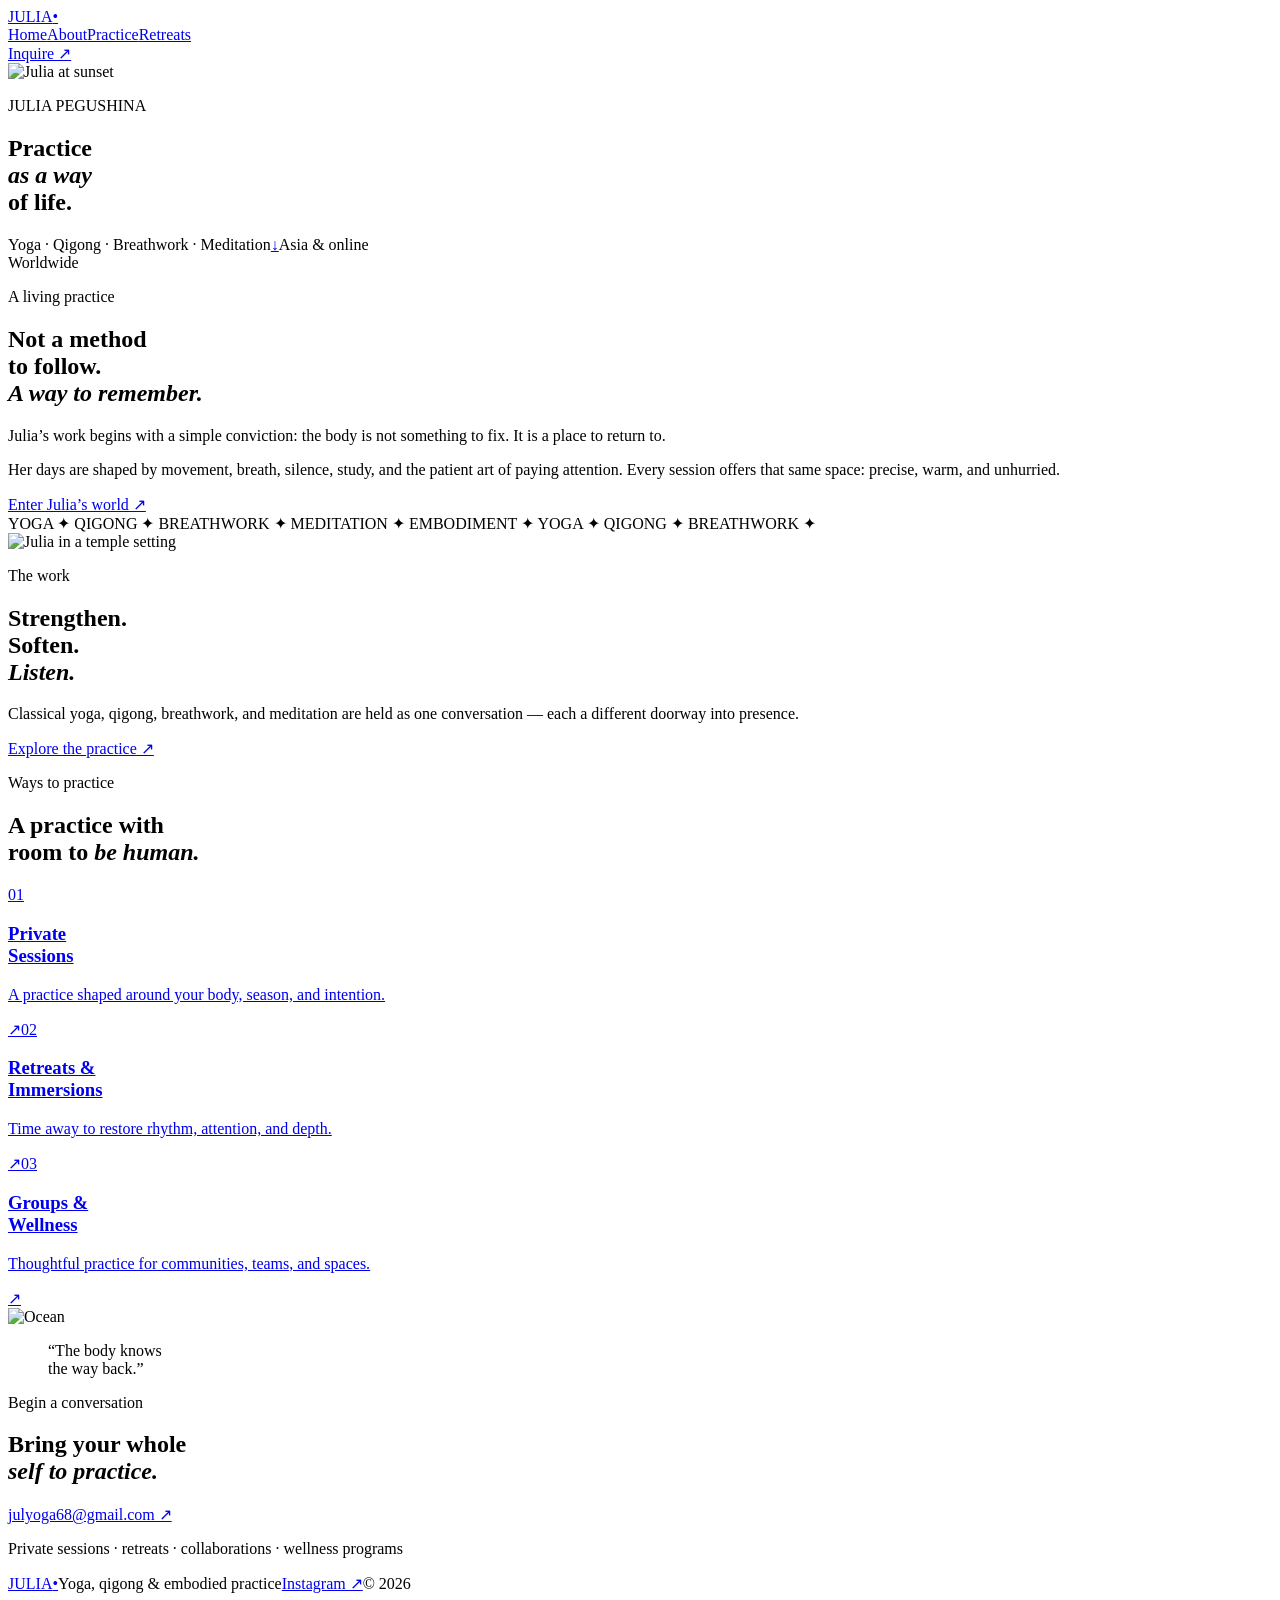
==== index.html @ 9aefe9e3 "Add Julia website homepage" ====
<!doctype html>
<html lang="en"><head><meta charset="utf-8"><meta name="viewport" content="width=device-width,initial-scale=1"><title>Julia Pegushina — A Living Practice</title><link rel="preconnect" href="https://fonts.googleapis.com"><link rel="preconnect" href="https://fonts.gstatic.com" crossorigin><link href="https://fonts.googleapis.com/css2?family=DM+Mono&family=Manrope:wght@400;500;600&family=Playfair+Display:ital,wght@0,500;0,600;1,500;1,600&display=swap" rel="stylesheet"><link rel="stylesheet" href="styles.css"></head>
<body class="home"><header class="nav light"><a class="logo" href="index.html">JULIA<span>•</span></a><nav><a class="active" href="index.html">Home</a><a href="about.html">About</a><a href="practice.html">Practice</a><a href="retreats.html">Retreats</a></nav><a href="#contact">Inquire ↗</a></header>
<main><section class="hero"><img src="https://tjadvaita.tech/images/julia-sunset.jpg" alt="Julia at sunset"><div class="shade"></div><div class="hero-copy"><p class="kicker">JULIA PEGUSHINA</p><h1>Practice<br><em>as a way</em><br>of life.</h1></div><div class="hero-footer"><span>Yoga · Qigong · Breathwork · Meditation</span><a href="#welcome">↓</a><span>Asia & online<br>Worldwide</span></div></section>
<section class="intro" id="welcome"><p class="kicker">A living practice</p><div><h2>Not a method<br>to follow.<br><em>A way to remember.</em></h2><div><p>Julia’s work begins with a simple conviction: the body is not something to fix. It is a place to return to.</p><p>Her days are shaped by movement, breath, silence, study, and the patient art of paying attention. Every session offers that same space: precise, warm, and unhurried.</p><a class="line-link" href="about.html">Enter Julia’s world ↗</a></div></div></section>
<section class="ticker">YOGA ✦ QIGONG ✦ BREATHWORK ✦ MEDITATION ✦ EMBODIMENT ✦ YOGA ✦ QIGONG ✦ BREATHWORK ✦</section>
<section class="split"><img src="https://tjadvaita.tech/images/julia-temple.jpg" alt="Julia in a temple setting"><div><p class="kicker">The work</p><h2>Strengthen.<br>Soften.<br><em>Listen.</em></h2><p>Classical yoga, qigong, breathwork, and meditation are held as one conversation — each a different doorway into presence.</p><a class="button" href="practice.html">Explore the practice ↗</a></div></section>
<section class="ways"><p class="kicker">Ways to practice</p><h2>A practice with<br>room to <em>be human.</em></h2><div class="cards"><a href="practice.html#private"><span>01</span><h3>Private<br>Sessions</h3><p>A practice shaped around your body, season, and intention.</p>↗</a><a href="retreats.html"><span>02</span><h3>Retreats &<br>Immersions</h3><p>Time away to restore rhythm, attention, and depth.</p>↗</a><a href="practice.html#groups"><span>03</span><h3>Groups &<br>Wellness</h3><p>Thoughtful practice for communities, teams, and spaces.</p>↗</a></div></section>
<section class="quote"><img src="https://tjadvaita.tech/images/magic-land-ocean.jpg" alt="Ocean"><blockquote>“The body knows<br>the way back.”</blockquote></section>
<section class="contact" id="contact"><p class="kicker">Begin a conversation</p><h2>Bring your whole<br><em>self to practice.</em></h2><a href="mailto:julyoga68@gmail.com">julyoga68@gmail.com ↗</a><p>Private sessions · retreats · collaborations · wellness programs</p></section></main>
<footer><a class="logo" href="index.html">JULIA<span>•</span></a><span>Yoga, qigong & embodied practice</span><a href="https://www.instagram.com/shivayashaktiyoga/" target="_blank" rel="noreferrer">Instagram ↗</a><span>© 2026</span></footer></body></html>
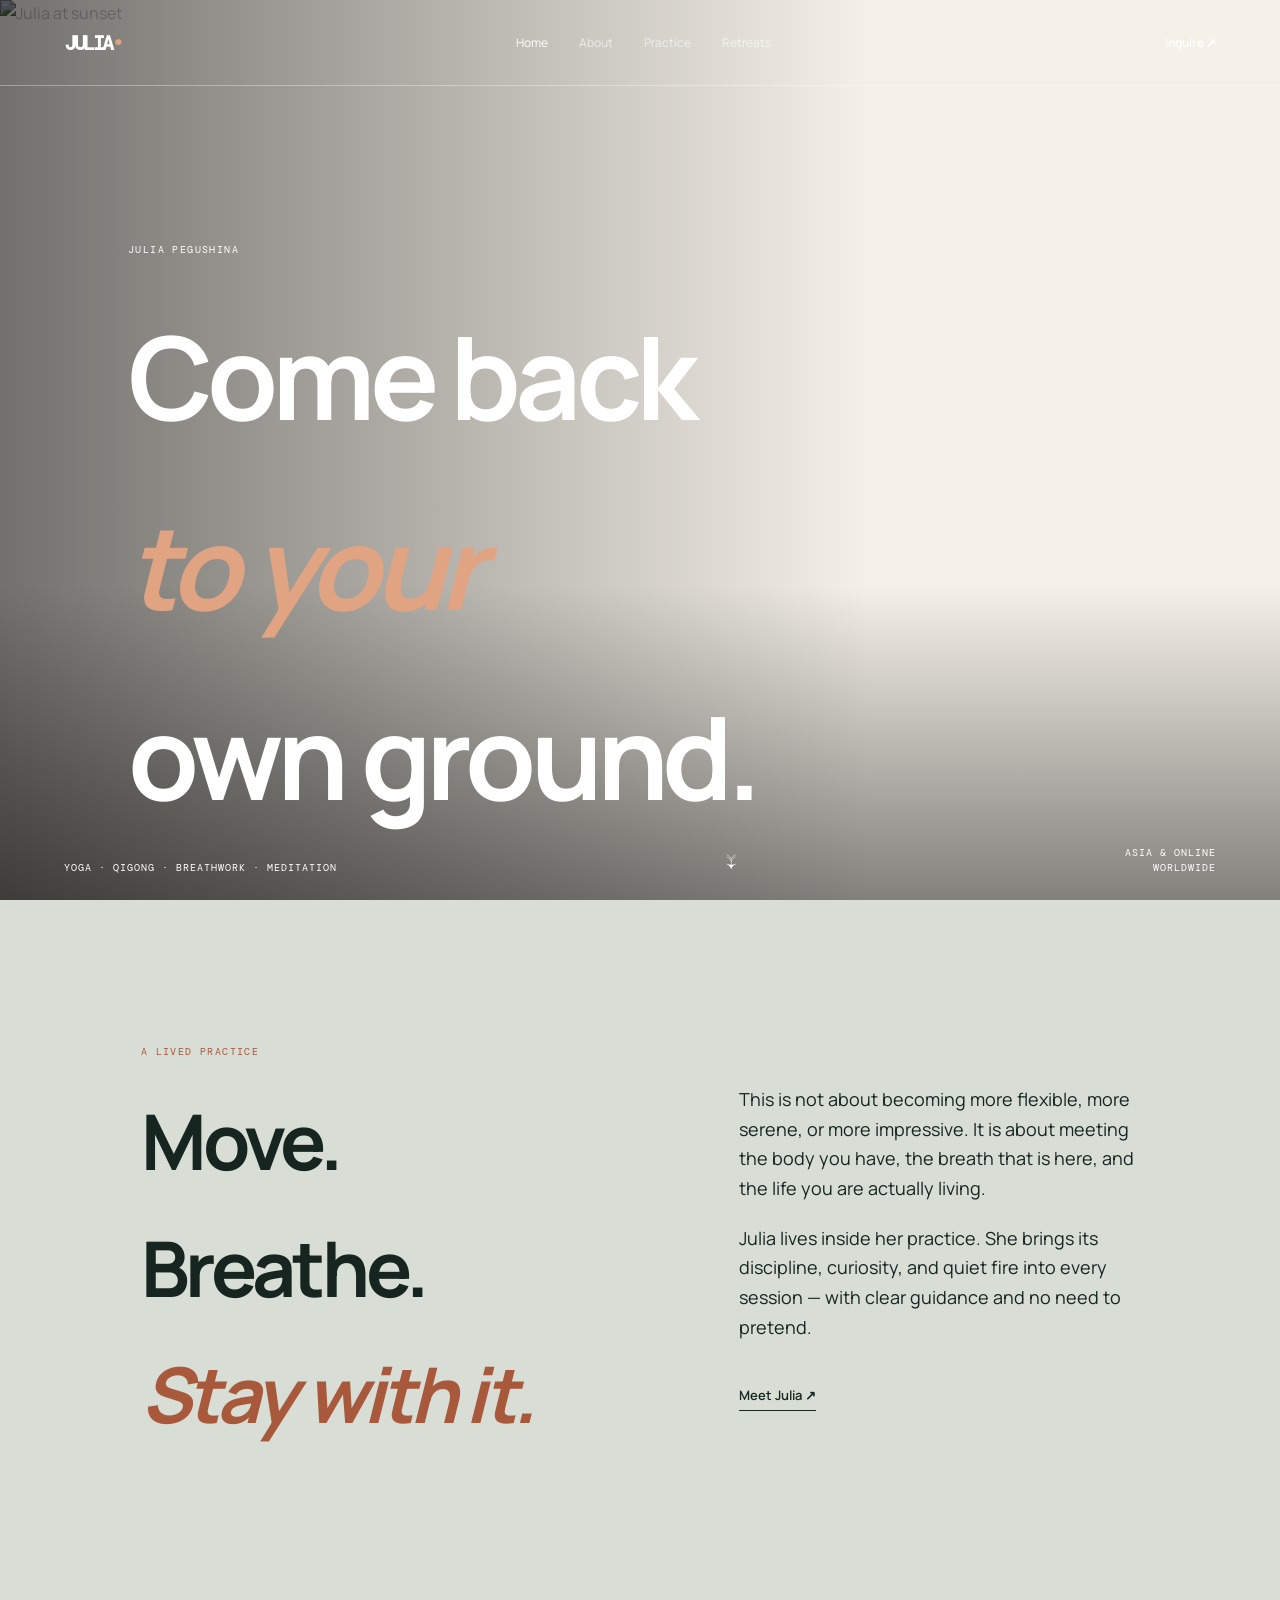
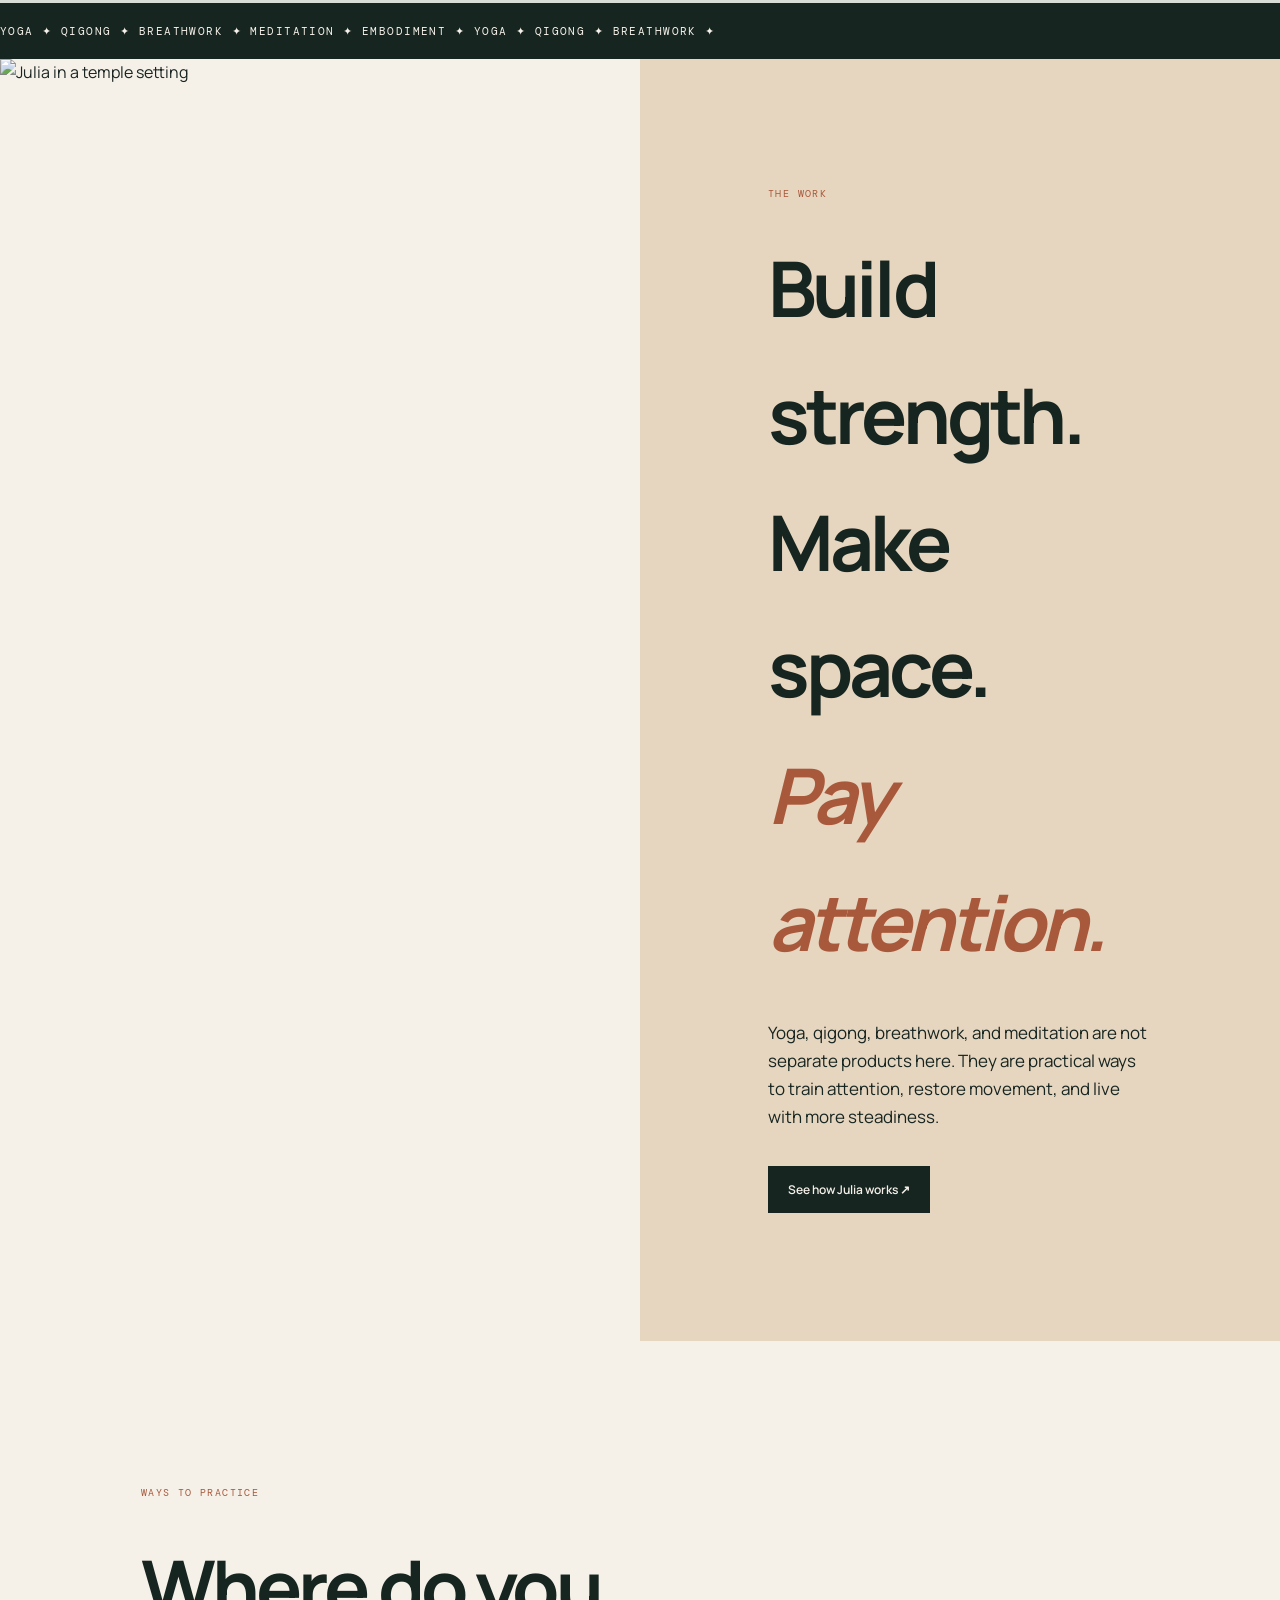
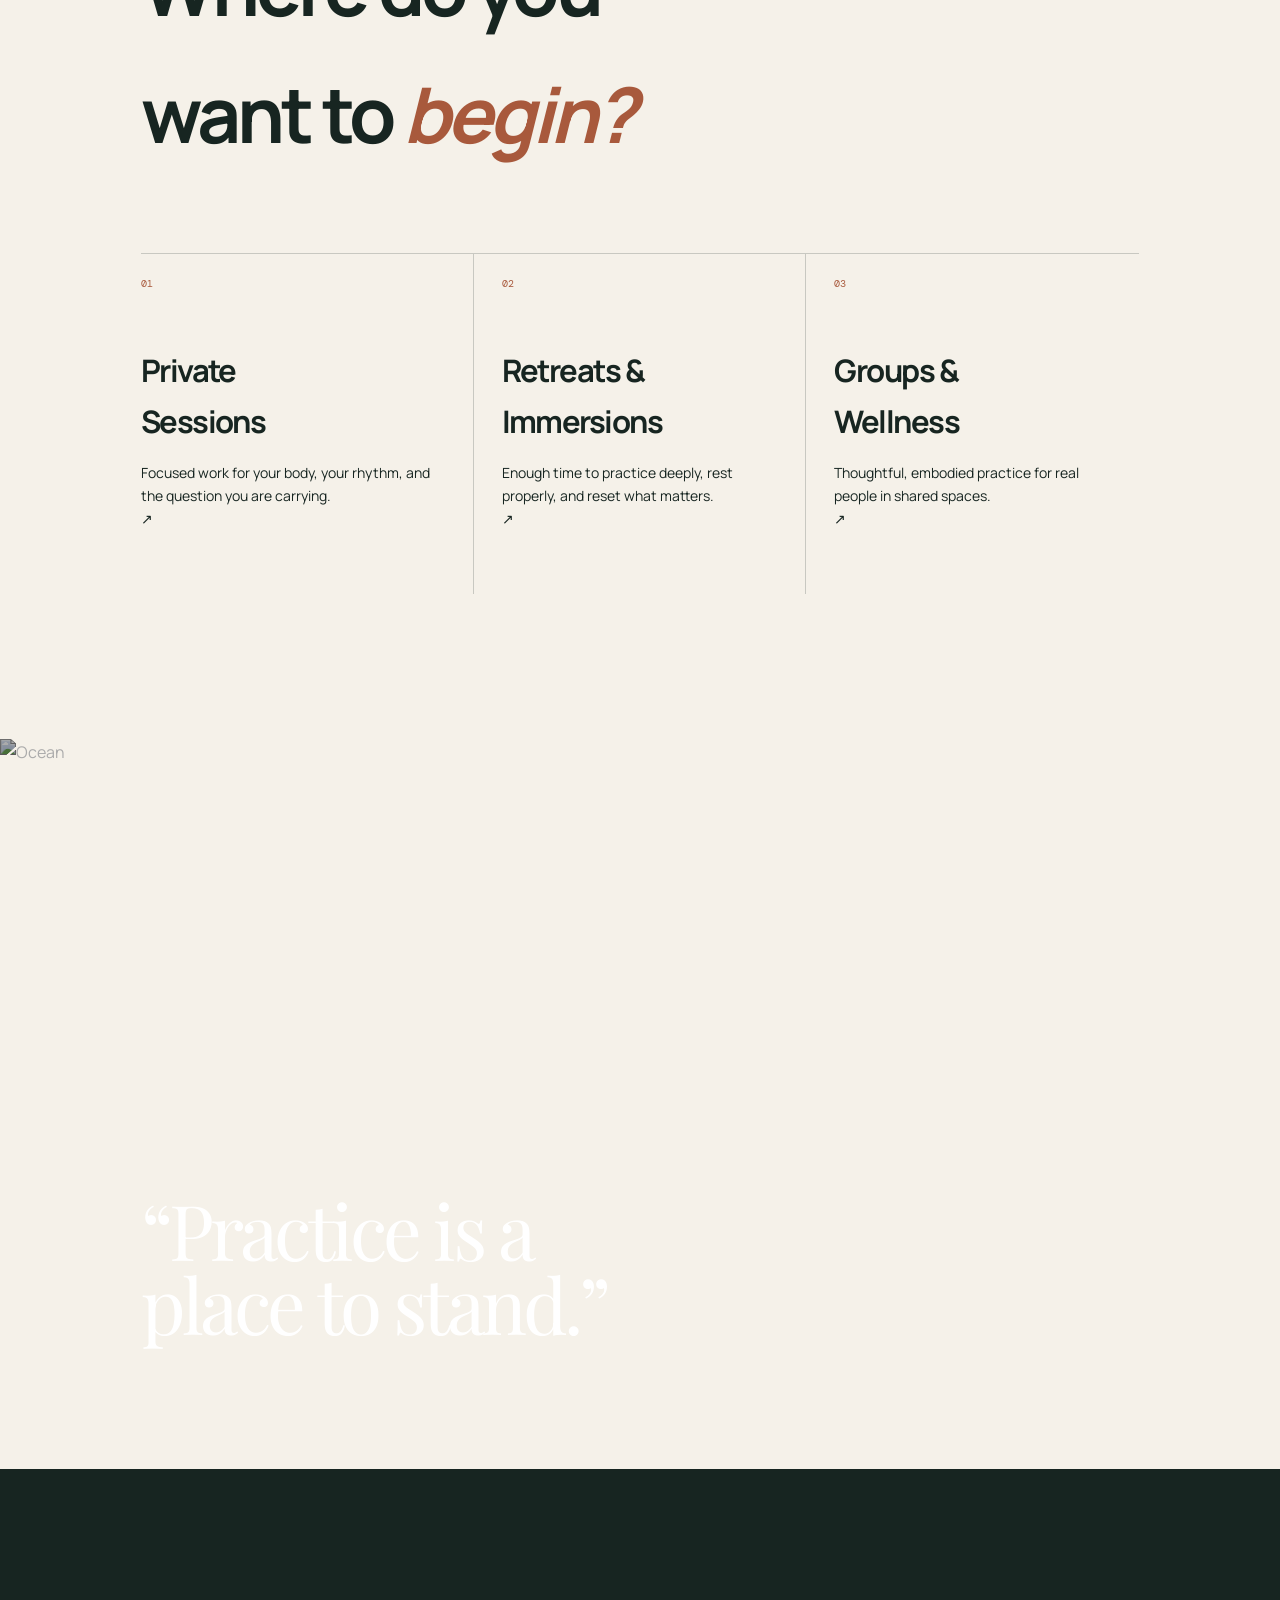
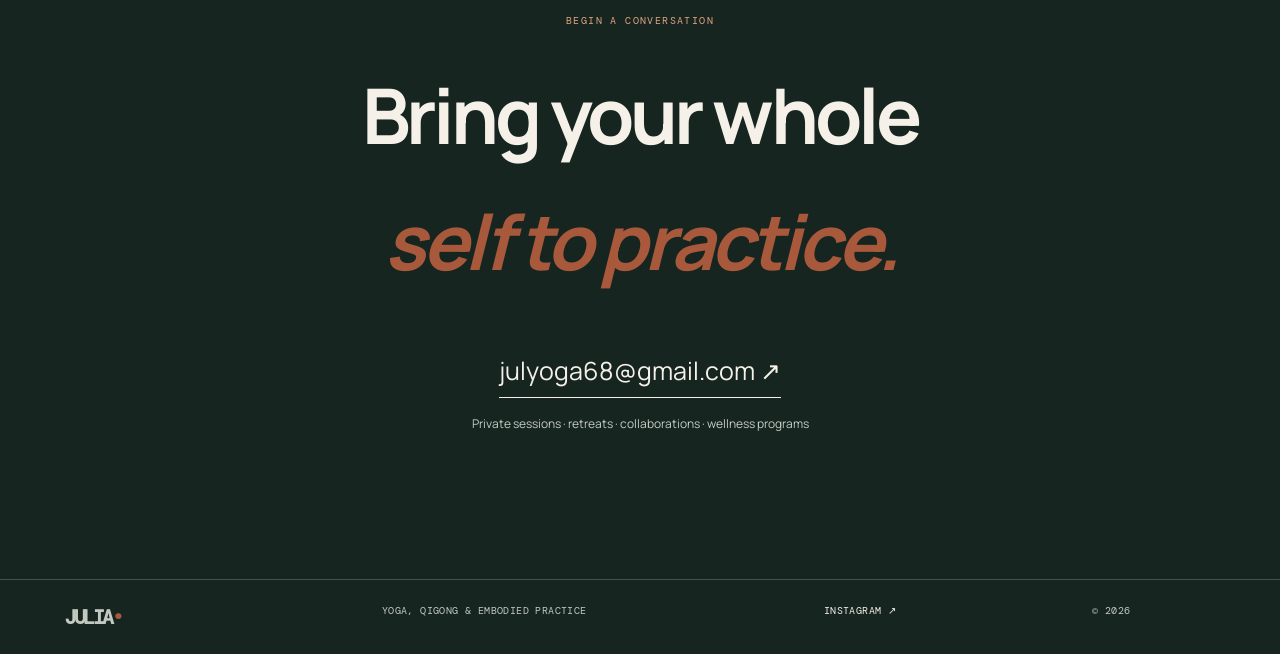
==== commit e072b90d: "Strengthen Julia website voice" ====
--- a/index.html
+++ b/index.html
@@ -1,11 +1 @@
-<!doctype html>
-<html lang="en"><head><meta charset="utf-8"><meta name="viewport" content="width=device-width,initial-scale=1"><title>Julia Pegushina — A Living Practice</title><link rel="preconnect" href="https://fonts.googleapis.com"><link rel="preconnect" href="https://fonts.gstatic.com" crossorigin><link href="https://fonts.googleapis.com/css2?family=DM+Mono&family=Manrope:wght@400;500;600&family=Playfair+Display:ital,wght@0,500;0,600;1,500;1,600&display=swap" rel="stylesheet"><link rel="stylesheet" href="styles.css"></head>
-<body class="home"><header class="nav light"><a class="logo" href="index.html">JULIA<span>•</span></a><nav><a class="active" href="index.html">Home</a><a href="about.html">About</a><a href="practice.html">Practice</a><a href="retreats.html">Retreats</a></nav><a href="#contact">Inquire ↗</a></header>
-<main><section class="hero"><img src="https://tjadvaita.tech/images/julia-sunset.jpg" alt="Julia at sunset"><div class="shade"></div><div class="hero-copy"><p class="kicker">JULIA PEGUSHINA</p><h1>Practice<br><em>as a way</em><br>of life.</h1></div><div class="hero-footer"><span>Yoga · Qigong · Breathwork · Meditation</span><a href="#welcome">↓</a><span>Asia & online<br>Worldwide</span></div></section>
-<section class="intro" id="welcome"><p class="kicker">A living practice</p><div><h2>Not a method<br>to follow.<br><em>A way to remember.</em></h2><div><p>Julia’s work begins with a simple conviction: the body is not something to fix. It is a place to return to.</p><p>Her days are shaped by movement, breath, silence, study, and the patient art of paying attention. Every session offers that same space: precise, warm, and unhurried.</p><a class="line-link" href="about.html">Enter Julia’s world ↗</a></div></div></section>
-<section class="ticker">YOGA ✦ QIGONG ✦ BREATHWORK ✦ MEDITATION ✦ EMBODIMENT ✦ YOGA ✦ QIGONG ✦ BREATHWORK ✦</section>
-<section class="split"><img src="https://tjadvaita.tech/images/julia-temple.jpg" alt="Julia in a temple setting"><div><p class="kicker">The work</p><h2>Strengthen.<br>Soften.<br><em>Listen.</em></h2><p>Classical yoga, qigong, breathwork, and meditation are held as one conversation — each a different doorway into presence.</p><a class="button" href="practice.html">Explore the practice ↗</a></div></section>
-<section class="ways"><p class="kicker">Ways to practice</p><h2>A practice with<br>room to <em>be human.</em></h2><div class="cards"><a href="practice.html#private"><span>01</span><h3>Private<br>Sessions</h3><p>A practice shaped around your body, season, and intention.</p>↗</a><a href="retreats.html"><span>02</span><h3>Retreats &<br>Immersions</h3><p>Time away to restore rhythm, attention, and depth.</p>↗</a><a href="practice.html#groups"><span>03</span><h3>Groups &<br>Wellness</h3><p>Thoughtful practice for communities, teams, and spaces.</p>↗</a></div></section>
-<section class="quote"><img src="https://tjadvaita.tech/images/magic-land-ocean.jpg" alt="Ocean"><blockquote>“The body knows<br>the way back.”</blockquote></section>
-<section class="contact" id="contact"><p class="kicker">Begin a conversation</p><h2>Bring your whole<br><em>self to practice.</em></h2><a href="mailto:julyoga68@gmail.com">julyoga68@gmail.com ↗</a><p>Private sessions · retreats · collaborations · wellness programs</p></section></main>
-<footer><a class="logo" href="index.html">JULIA<span>•</span></a><span>Yoga, qigong & embodied practice</span><a href="https://www.instagram.com/shivayashaktiyoga/" target="_blank" rel="noreferrer">Instagram ↗</a><span>© 2026</span></footer></body></html>
+<!doctype html><html lang="en"><head><meta charset="utf-8"><meta name="viewport" content="width=device-width,initial-scale=1"><title>Julia Pegushina — A Living Practice</title><link rel="preconnect" href="https://fonts.googleapis.com"><link rel="preconnect" href="https://fonts.gstatic.com" crossorigin><link href="https://fonts.googleapis.com/css2?family=DM+Mono&family=Manrope:wght@400;500;600&family=Playfair+Display:ital,wght@0,500;0,600;1,500;1,600&display=swap" rel="stylesheet"><link rel="stylesheet" href="styles.css"></head><body class="home"><header class="nav light"><a class="logo" href="index.html">JULIA<span>•</span></a><nav><a class="active" href="index.html">Home</a><a href="about.html">About</a><a href="practice.html">Practice</a><a href="retreats.html">Retreats</a></nav><a href="#contact">Inquire ↗</a></header><main><section class="hero"><img src="https://tjadvaita.tech/images/julia-sunset.jpg" alt="Julia at sunset"><div class="shade"></div><div class="hero-copy"><p class="kicker">JULIA PEGUSHINA</p><h1>Come back<br><em>to your</em><br>own ground.</h1></div><div class="hero-footer"><span>Yoga · Qigong · Breathwork · Meditation</span><a href="#welcome">↓</a><span>Asia & online<br>Worldwide</span></div></section><section class="intro" id="welcome"><p class="kicker">A lived practice</p><div><h2>Move.<br>Breathe.<br><em>Stay with it.</em></h2><div><p>This is not about becoming more flexible, more serene, or more impressive. It is about meeting the body you have, the breath that is here, and the life you are actually living.</p><p>Julia lives inside her practice. She brings its discipline, curiosity, and quiet fire into every session — with clear guidance and no need to pretend.</p><a class="line-link" href="about.html">Meet Julia ↗</a></div></div></section><section class="ticker">YOGA ✦ QIGONG ✦ BREATHWORK ✦ MEDITATION ✦ EMBODIMENT ✦ YOGA ✦ QIGONG ✦ BREATHWORK ✦</section><section class="split"><img src="https://tjadvaita.tech/images/julia-temple.jpg" alt="Julia in a temple setting"><div><p class="kicker">The work</p><h2>Build strength.<br>Make space.<br><em>Pay attention.</em></h2><p>Yoga, qigong, breathwork, and meditation are not separate products here. They are practical ways to train attention, restore movement, and live with more steadiness.</p><a class="button" href="practice.html">See how Julia works ↗</a></div></section><section class="ways"><p class="kicker">Ways to practice</p><h2>Where do you<br>want to <em>begin?</em></h2><div class="cards"><a href="practice.html#private"><span>01</span><h3>Private<br>Sessions</h3><p>Focused work for your body, your rhythm, and the question you are carrying.</p>↗</a><a href="retreats.html"><span>02</span><h3>Retreats &<br>Immersions</h3><p>Enough time to practice deeply, rest properly, and reset what matters.</p>↗</a><a href="practice.html#groups"><span>03</span><h3>Groups &<br>Wellness</h3><p>Thoughtful, embodied practice for real people in shared spaces.</p>↗</a></div></section><section class="quote"><img src="https://tjadvaita.tech/images/magic-land-ocean.jpg" alt="Ocean"><blockquote>“Practice is a<br>place to stand.”</blockquote></section><section class="contact" id="contact"><p class="kicker">Begin a conversation</p><h2>Bring your whole<br><em>self to practice.</em></h2><a href="mailto:julyoga68@gmail.com">julyoga68@gmail.com ↗</a><p>Private sessions · retreats · collaborations · wellness programs</p></section></main><footer><a class="logo" href="index.html">JULIA<span>•</span></a><span>Yoga, qigong & embodied practice</span><a href="https://www.instagram.com/shivayashaktiyoga/" target="_blank" rel="noreferrer">Instagram ↗</a><span>© 2026</span></footer></body></html>
--- a/styles.css
+++ b/styles.css
@@ -0,0 +1 @@
+:root{--ink:#172521;--paper:#f5f1e9;--sage:#d8ddd5;--sand:#e7d6bf;--clay:#a8593c;--line:#17252133}*{box-sizing:border-box}html{scroll-behavior:smooth}body{margin:0;background:var(--paper);color:var(--ink);font:16px/1.65 Manrope,Arial,sans-serif}a{color:inherit;text-decoration:none}h1,h2,h3{margin:0;font:500 1/1 'Playfair Display',Georgia,serif;letter-spacing:-.05em}h1{font-size:clamp(66px,9vw,145px)}h2{font-size:clamp(48px,6vw,90px)}h3{font-size:31px}em{color:var(--clay)}.kicker{margin:0 0 25px;color:var(--clay);font:10px 'DM Mono',monospace;letter-spacing:.14em;text-transform:uppercase}.nav{height:86px;padding:0 5vw;display:flex;align-items:center;justify-content:space-between;border-bottom:1px solid var(--line);position:relative;z-index:2}.nav.light{position:absolute;inset:0 0 auto;color:#fff;border-color:#ffffff55}.logo{font:600 20px 'DM Mono',monospace;letter-spacing:-.12em}.logo span{color:var(--clay)}.nav.light .logo span{color:#e0a482}.nav nav{display:flex;gap:31px;font-size:12px}.nav nav a{opacity:.65}.nav nav .active,.nav nav a:hover{opacity:1}.nav>a:last-child{font-size:12px;font-weight:600}.hero{height:100svh;min-height:680px;position:relative;color:#fff;overflow:hidden}.hero>img,.retreat-hero>img{width:100%;height:100%;object-fit:cover;filter:saturate(.72) brightness(.72)}.shade{position:absolute;inset:0;background:linear-gradient(90deg,#0008,transparent 68%),linear-gradient(0deg,#0007,transparent 35%)}.hero-copy{position:absolute;left:10vw;top:27%}.hero-copy .kicker{color:#fff}.hero-copy em,.retreat-hero em{color:#e0a482}.hero-footer{position:absolute;left:5vw;right:5vw;bottom:25px;display:flex;justify-content:space-between;align-items:end;font:10px/1.5 'DM Mono',monospace;letter-spacing:.1em;text-transform:uppercase}.hero-footer a{font:25px 'Playfair Display',serif}.hero-footer span:last-child{text-align:right}.intro{padding:145px 11vw;background:var(--sage)}.intro>div{display:grid;grid-template-columns:1fr .85fr;gap:10vw}.intro>div>div{padding-top:7px;font-size:18px}.intro p{margin:0 0 20px}.line-link{display:inline-block;margin-top:22px;border-bottom:1px solid;padding-bottom:4px;font-size:13px;font-weight:600}.ticker{overflow:hidden;white-space:nowrap;padding:21px 0;background:var(--ink);color:var(--paper);font:11px 'DM Mono',monospace;letter-spacing:.13em}.split{display:grid;grid-template-columns:1fr 1fr;min-height:700px}.split>img{width:100%;height:100%;object-fit:cover;filter:saturate(.72)}.split>div{padding:10vw;display:flex;flex-direction:column;justify-content:center;background:var(--sand)}.split>div>p:not(.kicker){max-width:390px;margin:34px 0;font-size:17px}.button{align-self:start;padding:14px 20px;background:var(--ink);color:var(--paper);font-size:12px;font-weight:600}.ways,.story,.flow{padding:145px 11vw}.ways>h2{margin-bottom:75px}.cards{display:grid;grid-template-columns:repeat(3,1fr);border-top:1px solid var(--line)}.cards>a,.cards>article{min-height:340px;padding:23px 28px 22px 0;border-right:1px solid var(--line);display:flex;flex-direction:column;font-size:14px}.cards>a:not(:first-child),.cards>article:not(:first-child){padding-left:28px}.cards>a:last-child,.cards>article:last-child{border:0}.cards span,.modalities span{font:10px 'DM Mono',monospace;color:var(--clay)}.cards h3{margin:55px 0 14px}.cards p{max-width:290px;margin:0}.quote{height:min(66vw,730px);margin:0;position:relative;color:#fff}.quote img,.retreat-image img{width:100%;height:100%;object-fit:cover;filter:brightness(.67) saturate(.7)}.quote blockquote{position:absolute;left:11vw;bottom:10vw;margin:0;font:clamp(46px,6vw,96px)/.96 'Playfair Display',serif;letter-spacing:-.05em}.contact{padding:145px 8vw;text-align:center;background:var(--ink);color:var(--paper)}.contact .kicker{color:#dfa581}.contact>a:not(.button){display:inline-block;margin:45px 0 16px;border-bottom:1px solid;padding-bottom:6px;font-size:clamp(18px,2vw,25px)}.contact>p:last-child{margin:0;color:#c4ccc3;font-size:12px}.contact .button{margin:45px auto 0}.page-hero{min-height:570px;padding:150px 11vw 85px;display:flex;flex-direction:column;justify-content:end}.page-hero>p:last-child{max-width:390px;margin:32px 0 0;font-size:17px}.sage{background:var(--sage)}.sand{background:var(--sand)}.portrait{display:grid;grid-template-columns:1fr auto;padding:0 11vw;background:var(--sage)}.portrait img{display:block;width:min(510px,75vw);margin:auto;aspect-ratio:4/5;object-fit:cover;filter:saturate(.65)}.portrait p{margin:0;padding:50px 14px;writing-mode:vertical-rl;font:10px 'DM Mono',monospace;letter-spacing:.13em}.story>div,.retreat-intro>div{display:grid;grid-template-columns:1fr .85fr;gap:11vw}.story>div>div,.retreat-intro>div>div{font-size:17px}.story p{margin:0 0 22px}.dark{background:var(--ink);color:var(--paper)}.pillars{padding:100px 11vw}.dark .cards{border-color:#ffffff33}.dark .cards article{border-color:#ffffff33}.dark .cards p,.modalities p{color:#c2c9c0}.dark .kicker{color:#dfa581}.practice-intro{display:grid;grid-template-columns:1fr .8fr;gap:12vw}.modalities{display:grid;grid-template-columns:repeat(4,1fr);padding:65px 5vw}.modalities article{padding:18px 26px;border-right:1px solid #ffffff33}.modalities h3{margin:42px 0 14px}.modalities p{margin:0;font-size:14px}.group{padding:130px 11vw;background:var(--sand)}.group h2{margin-bottom:30px}.group>p:not(.kicker){max-width:520px;font-size:17px}.retreat-hero{height:85svh;min-height:650px;position:relative;color:#fff}.retreat-hero>div{position:absolute;left:10vw;bottom:11vw}.retreat-hero .kicker{color:#e0ae87}.retreat-intro{padding:140px 11vw}.flow .cards{grid-template-columns:repeat(4,1fr)}.flow .cards h3{font-size:27px}.retreat-image{height:min(58vw,660px)}footer{padding:24px 5vw;display:grid;grid-template-columns:1.2fr 1.7fr 1fr .5fr;gap:20px;background:var(--ink);border-top:1px solid #ffffff33;color:#c1c9c0;font:10px 'DM Mono',monospace;letter-spacing:.04em;text-transform:uppercase}footer a:not(.logo){color:var(--paper)}@media(max-width:760px){.nav{height:68px;padding:0 6vw}.nav nav{display:none}.hero{min-height:660px}.hero-copy{left:8vw;top:26%}.hero-footer{left:7vw;right:7vw}.intro,.ways,.story,.flow,.retreat-intro{padding:90px 8vw}.intro>div,.story>div,.retreat-intro>div,.practice-intro{grid-template-columns:1fr;gap:30px}.intro>div>div{font-size:16px}.split{grid-template-columns:1fr}.split>img{height:510px}.split>div{padding:82px 8vw}.cards,.flow .cards{grid-template-columns:1fr}.cards>a,.cards>article,.cards>a:not(:first-child),.cards>article:not(:first-child){min-height:0;padding:24px 0 37px;border-right:0;border-bottom:1px solid var(--line)}.cards h3{margin:32px 0 12px}.quote{height:560px}.quote blockquote{left:8vw;bottom:65px}.page-hero{min-height:480px;padding:130px 8vw 65px}.portrait{padding:0 8vw}.portrait img{width:100%}.portrait p{display:none}.pillars{padding:80px 8vw}.modalities{grid-template-columns:1fr 1fr;padding:35px 7vw}.modalities article{padding:22px 18px;border-bottom:1px solid #ffffff33}.modalities h3{margin:27px 0 10px;font-size:25px}.retreat-hero{min-height:590px}.retreat-hero>div{left:8vw;bottom:70px}.retreat-image{height:480px}.contact{padding:95px 8vw}footer{grid-template-columns:1fr 1fr;padding:22px 6vw;gap:15px}}
